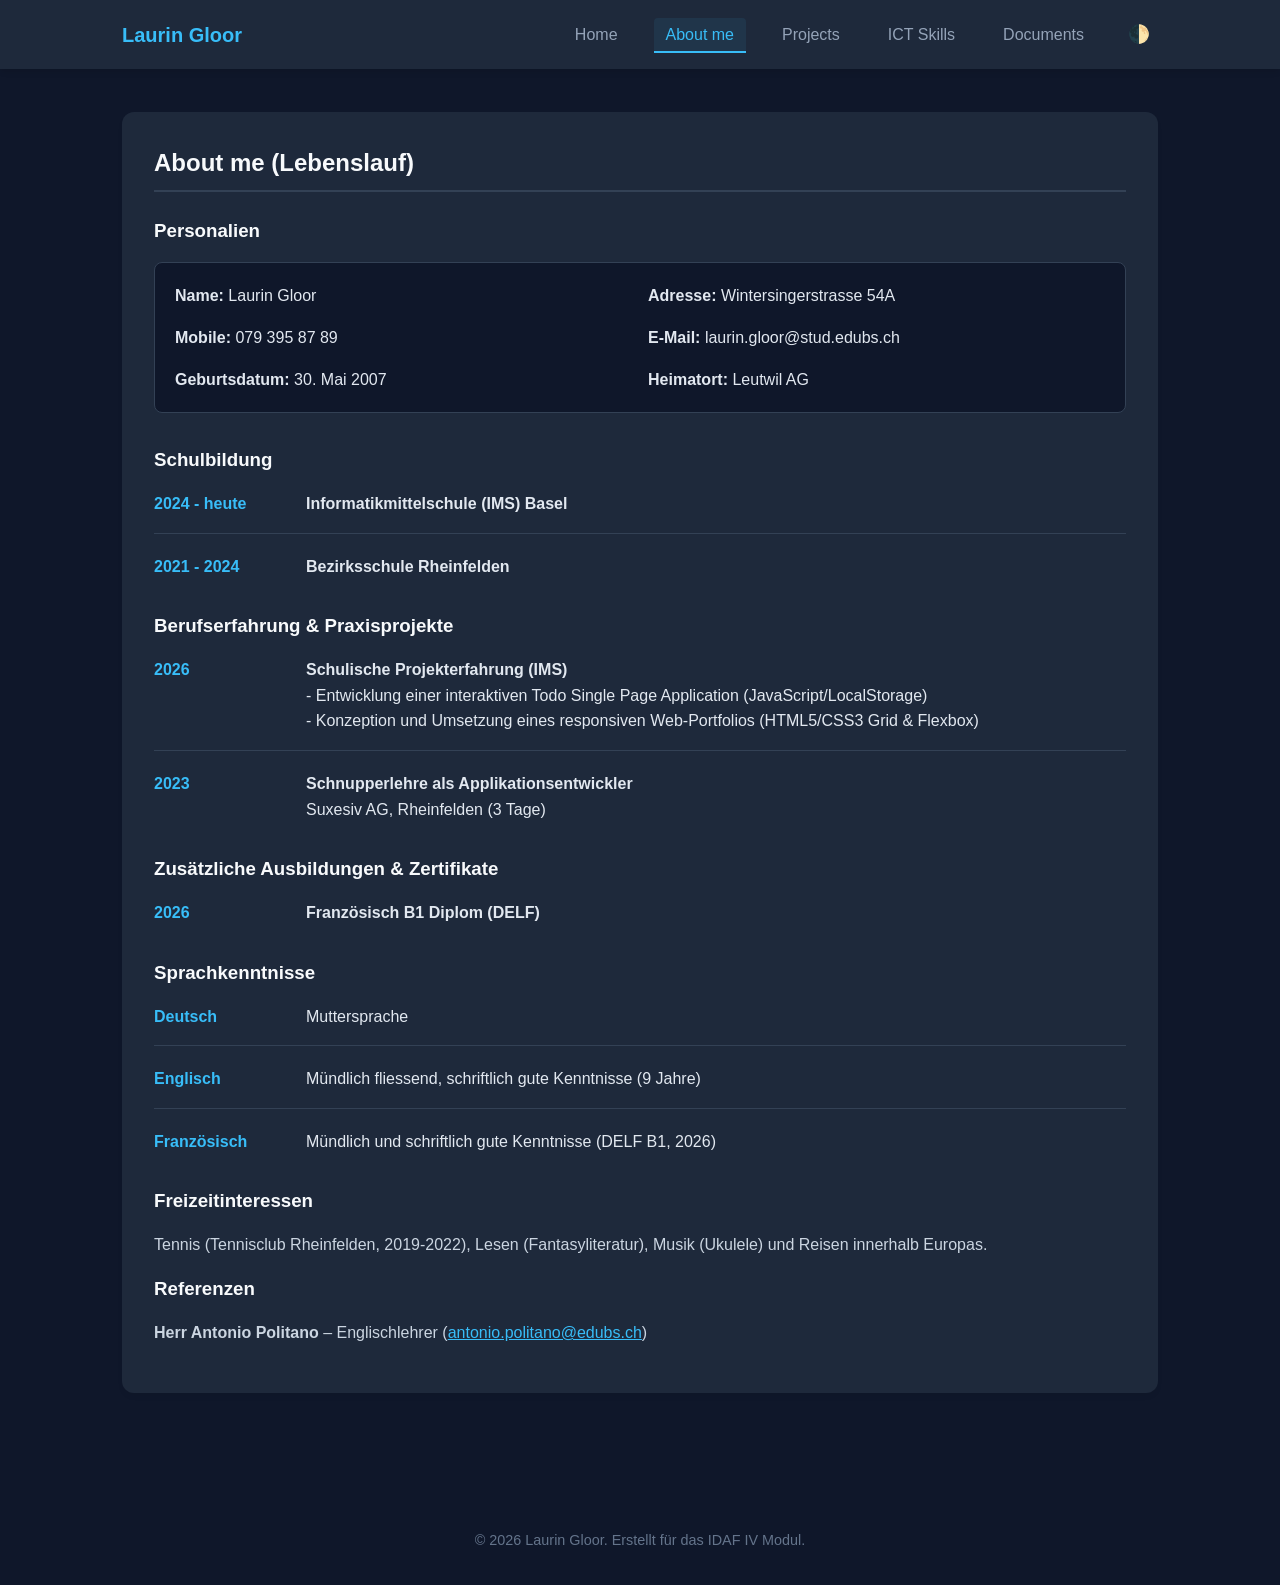
==== about.html @ 6ba766f8 "Portfolio erster Upload" ====
<!DOCTYPE html>
<html lang="de">
<head>
    <meta charset="UTF-8">
    <meta name="viewport" content="width=device-width, initial-scale=1.0">
    <title>Laurin Gloor - About me</title>
    <link rel="stylesheet" href="css/style.css">
    <script src="js/main.js" defer></script>
</head>
<body>

    <header>
        <nav>
            <div class="logo">Laurin Gloor</div>
            <ul class="nav-links">
                <li><a href="index.html">Home</a></li>
                <li><a href="about.html" class="active">About me</a></li>
                <li><a href="projects.html">Projects</a></li>
                <li><a href="skills.html">ICT Skills</a></li>
                <li><a href="documents.html">Documents</a></li>
                <li><button onclick="toggleTheme()" style="background: none; border: none; cursor: pointer; font-size: 1.1rem; padding: 0.5rem;">🌓</button></li>
            </ul>
        </nav>
    </header>

    <div class="container">
        <section>
            <h2>About me (Lebenslauf)</h2>
            
            <h3>Personalien</h3>
            <div class="personalien-grid">
                <div><strong>Name:</strong> Laurin Gloor</div>
                <div><strong>Adresse:</strong> Wintersingerstrasse 54A</div>
                <div><strong>Mobile:</strong> 079 395 87 89</div>
                <div><strong>E-Mail:</strong> laurin.gloor@stud.edubs.ch</div>
                <div><strong>Geburtsdatum:</strong> 30. Mai 2007</div>
                <div><strong>Heimatort:</strong> Leutwil AG</div>
            </div>

            <h3>Schulbildung</h3>
            <div class="cv-grid">
                <div class="cv-row">
                    <div class="cv-time">2024 - heute</div>
                    <div><strong>Informatikmittelschule (IMS) Basel</strong></div>
                </div>
                <div class="cv-row">
                    <div class="cv-time">2021 - 2024</div>
                    <div><strong>Bezirksschule Rheinfelden</strong></div>
                </div>
            </div>

            <h3>Berufserfahrung & Praxisprojekte</h3>
            <div class="cv-grid">
                <div class="cv-row">
                    <div class="cv-time">2026</div>
                    <div>
                        <strong>Schulische Projekterfahrung (IMS)</strong><br>
                        - Entwicklung einer interaktiven Todo Single Page Application (JavaScript/LocalStorage)<br>
                        - Konzeption und Umsetzung eines responsiven Web-Portfolios (HTML5/CSS3 Grid & Flexbox)
                    </div>
                </div>
                <div class="cv-row">
                    <div class="cv-time">2023</div>
                    <div>
                        <strong>Schnupperlehre als Applikationsentwickler</strong><br>
                        Suxesiv AG, Rheinfelden (3 Tage)
                    </div>
                </div>
            </div>

            <h3>Zusätzliche Ausbildungen & Zertifikate</h3>
            <div class="cv-grid">
                <div class="cv-row">
                    <div class="cv-time">2026</div>
                    <div><strong>Französisch B1 Diplom (DELF)</strong></div>
                </div>
            </div>

            <h3>Sprachkenntnisse</h3>
            <div class="cv-grid">
                <div class="cv-row">
                    <div class="cv-time">Deutsch</div>
                    <div>Muttersprache</div>
                </div>
                <div class="cv-row">
                    <div class="cv-time">Englisch</div>
                    <div>Mündlich fliessend, schriftlich gute Kenntnisse (9 Jahre)</div>
                </div>
                <div class="cv-row">
                    <div class="cv-time">Französisch</div>
                    <div>Mündlich und schriftlich gute Kenntnisse (DELF B1, 2026)</div>
                </div>
            </div>

            <h3>Freizeitinteressen</h3>
            <p>Tennis (Tennisclub Rheinfelden, 2019-2022), Lesen (Fantasyliteratur), Musik (Ukulele) und Reisen innerhalb Europas.</p>
            
            <h3>Referenzen</h3>
            <p><strong>Herr Antonio Politano</strong> – Englischlehrer (<a href="mailto:antonio.politano@edubs.ch" style="color: #38bdf8;">antonio.politano@edubs.ch</a>)</p>
        </section>
    </div>

    <footer>
        <p>&copy; 2026 Laurin Gloor. Erstellt für das IDAF IV Modul.</p>
    </footer>

</body>
</html>
---- css/style.css ----
/* --- Light Mode Farb-Variablen & Definitionen --- */
body[data-theme="light"] {
    background-color: #f8fafc;
    color: #0f172a;
}
body[data-theme="light"] header {
    background-color: #ffffff;
    box-shadow: 0 4px 6px -1px rgba(0, 0, 0, 0.05);
}
body[data-theme="light"] section,
body[data-theme="light"] .fact-card,
body[data-theme="light"] .card,
body[data-theme="light"] .personalien-grid {
    background-color: #ffffff;
    border-color: #e2e8f0;
    color: #334155;
}
body[data-theme="light"] h1, 
body[data-theme="light"] h2, 
body[data-theme="light"] h3,
body[data-theme="light"] .container h1, 
body[data-theme="light"] .container h2, 
body[data-theme="light"] .container h3 {
    color: #0f172a;
}
body[data-theme="light"] p,
body[data-theme="light"] .container p {
    color: #475569;
}
/* FIX: Textfarbe für Kurzprofil-Box im Light Mode angepasst */
body[data-theme="light"] .kurzprofil-box {
    background-color: #f1f5f9;
    color: #334155;
}
body[data-theme="light"] input[type="text"] {
    background-color: #ffffff !important;
    color: #0f172a !important;
    border-color: #cbd5e1 !important;
}

/* --- Globale Stile & Farbpalette (Standard Dark Theme) --- */
* {
    box-sizing: border-box;
    margin: 0;
    padding: 0;
    font-family: 'Segoe UI', Arial, sans-serif;
}

html {
    scroll-behavior: smooth;
}

body {
    background-color: #0f172a;
    color: #e2e8f0;
    line-height: 1.6;
    transition: background-color 0.3s ease, color 0.3s ease;
}

/* --- Header & Navigation --- */
header {
    background-color: #1e293b;
    position: fixed;
    width: 100%;
    top: 0;
    z-index: 1000;
    box-shadow: 0 4px 6px -1px rgba(0, 0, 0, 0.1);
    transition: background-color 0.3s ease;
}

nav {
    max-width: 1100px;
    margin: 0 auto;
    display: flex;
    justify-content: space-between;
    align-items: center;
    padding: 1rem 2rem;
}

.logo {
    font-size: 1.25rem;
    font-weight: bold;
    color: #38bdf8;
}

.nav-links {
    list-style: none;
    display: flex;
    align-items: center;
    gap: 1.5rem;
}

.nav-links a {
    color: #94a3b8;
    text-decoration: none;
    font-weight: 500;
    transition: all 0.3s ease;
    padding: 0.5rem 0.75rem;
}

.nav-links a:hover, .nav-links a.active {
    color: #38bdf8;
    background-color: rgba(56, 189, 248, 0.08);
    border-bottom: 2px solid #38bdf8;
    border-radius: 4px 4px 0 0;
}

/* --- Layout-Container --- */
.container {
    max-width: 1100px;
    margin: 80px auto 40px auto;
    padding: 2rem;
}

section {
    background-color: #1e293b;
    padding: 2rem;
    border-radius: 12px;
    margin-bottom: 2rem;
    box-shadow: 0 4px 6px -1px rgba(0, 0, 0, 0.05);
    transition: background-color 0.3s ease, border-color 0.3s ease;
}

h1, h2, h3 {
    color: #f8fafc;
    margin-bottom: 1rem;
    transition: color 0.3s ease;
}

h2 {
    border-bottom: 2px solid #334155;
    padding-bottom: 0.5rem;
    margin-bottom: 1.5rem;
}

p {
    margin-bottom: 1rem;
    color: #cbd5e1;
    transition: color 0.3s ease;
}

/* --- Hero & Profil-Bereich --- */
.hero-container {
    display: flex;
    align-items: center;
    gap: 2rem;
    margin-bottom: 1.5rem;
}

.hero-avatar {
    width: 110px;
    height: 110px;
    border-radius: 50%;
    object-fit: cover;
    border: 3px solid #38bdf8;
    box-shadow: 0 0 15px rgba(56, 189, 248, 0.2);
}

.hero-text h1 {
    font-size: 2.5rem;
    margin-bottom: 0.25rem;
}

.subtitle {
    font-size: 1.2rem;
    color: #38bdf8;
    font-weight: 600;
    margin-bottom: 1rem;
}

.kurzprofil-box {
    font-style: normal;
    font-size: 1.1rem;
    line-height: 1.7;
    border-left: 4px solid #38bdf8;
    background-color: #0f172a;
    padding: 1.25rem;
    border-radius: 0 8px 8px 0;
    margin-top: 1.5rem;
    transition: background-color 0.3s ease, color 0.3s ease;
}

/* --- Grids & Karten --- */
.fact-grid, .card-grid {
    display: grid;
    grid-template-columns: repeat(auto-fit, minmax(250px, 1fr));
    gap: 1.5rem;
    margin-top: 1rem;
}

.fact-card, .card {
    background-color: #0f172a;
    padding: 1.5rem;
    border-radius: 8px;
    border: 1px solid #334155;
    transition: transform 0.2s, border-color 0.2s, background-color 0.3s ease;
}

.fact-card:hover, .card:hover {
    transform: translateY(-2px);
    border-color: #475569;
}

/* --- Lebenslauf Stile --- */
.personalien-grid {
    display: grid;
    grid-template-columns: repeat(auto-fit, minmax(300px, 1fr));
    gap: 1rem;
    background-color: #0f172a;
    padding: 1.25rem;
    border-radius: 8px;
    margin-bottom: 2rem;
    border: 1px solid #334155;
    transition: background-color 0.3s ease, border-color 0.3s ease;
}

.cv-grid {
    display: flex;
    flex-direction: column;
    gap: 1.25rem;
    margin-bottom: 2rem;
}

.cv-row {
    display: flex;
    gap: 2rem;
    border-bottom: 1px solid #334155;
    padding-bottom: 1rem;
}

.cv-row:last-child {
    border-bottom: none;
    padding-bottom: 0;
}

.cv-time {
    min-width: 120px;
    color: #38bdf8;
    font-weight: bold;
}

/* --- Skill Bars & Animationen --- */
.skills-container {
    margin-top: 1rem;
}

.skills-heading-spacer {
    margin-top: 2.5rem;
}

.skill-card {
    padding: 1.25rem;
}

.skill-info {
    display: flex;
    justify-content: space-between;
    margin-bottom: 0.5rem;
    font-size: 0.95rem;
    font-weight: 500;
}

.bar-bg {
    background-color: #334155;
    height: 10px;
    border-radius: 4px;
    overflow: hidden;
}

@keyframes loadBars {
    from { width: 0; }
}

.bar-fill {
    background-color: #38bdf8;
    height: 100%;
    border-radius: 4px;
    animation: loadBars 1.2s ease-out forwards;
}

.bar-fill.bar-medium {
    background-color: #f59e0b;
}

.bar-fill.bar-low {
    background-color: #f43f5e;
}

/* --- Buttons & UI --- */
.cta-buttons {
    display: flex;
    flex-wrap: wrap;
    gap: 0.75rem;
}

.btn {
    display: inline-block;
    background-color: #38bdf8;
    color: #0f172a;
    padding: 0.5rem 1rem;
    border-radius: 6px;
    text-decoration: none;
    font-weight: bold;
    margin-top: 0.75rem;
    transition: background-color 0.3s;
}

.btn:hover {
    background-color: #0ea5e9;
}

.btn-secondary {
    background-color: #334155;
    color: #f8fafc;
}

.btn-secondary:hover {
    background-color: #475569;
}

.lock-notice {
    background-color: #7f1d1d;
    color: #fca5a5;
    padding: 1rem;
    border-radius: 8px;
    margin-bottom: 1.5rem;
    border: 1px solid #b91c1c;
}

/* --- GLOBALE SCROLL-ANIMATION --- */
.container section,
.container .card,
.container h1,
.container h2,
.container p,
.container ul {
    opacity: 0;
    transform: translateY(20px);
    transition: opacity 0.6s ease-out, transform 0.6s ease-out;
    will-change: opacity, transform;
}

/* Der Zustand, wenn das Element ins Sichtfeld scrollt */
.container section.revealed,
.container .card.revealed,
.container h1.revealed,
.container h2.revealed,
.container p.revealed,
.container ul.revealed {
    opacity: 1;
    transform: translateY(0);
}

/* --- FOOTER (SAUBER ZENTRIERT) --- */
footer {
    text-align: center;
    padding: 2rem 0;
    width: 100%;
    margin-top: 4px;
}

footer p {
    margin: 0;
    color: #64748b;
    font-size: 0.9rem;
}
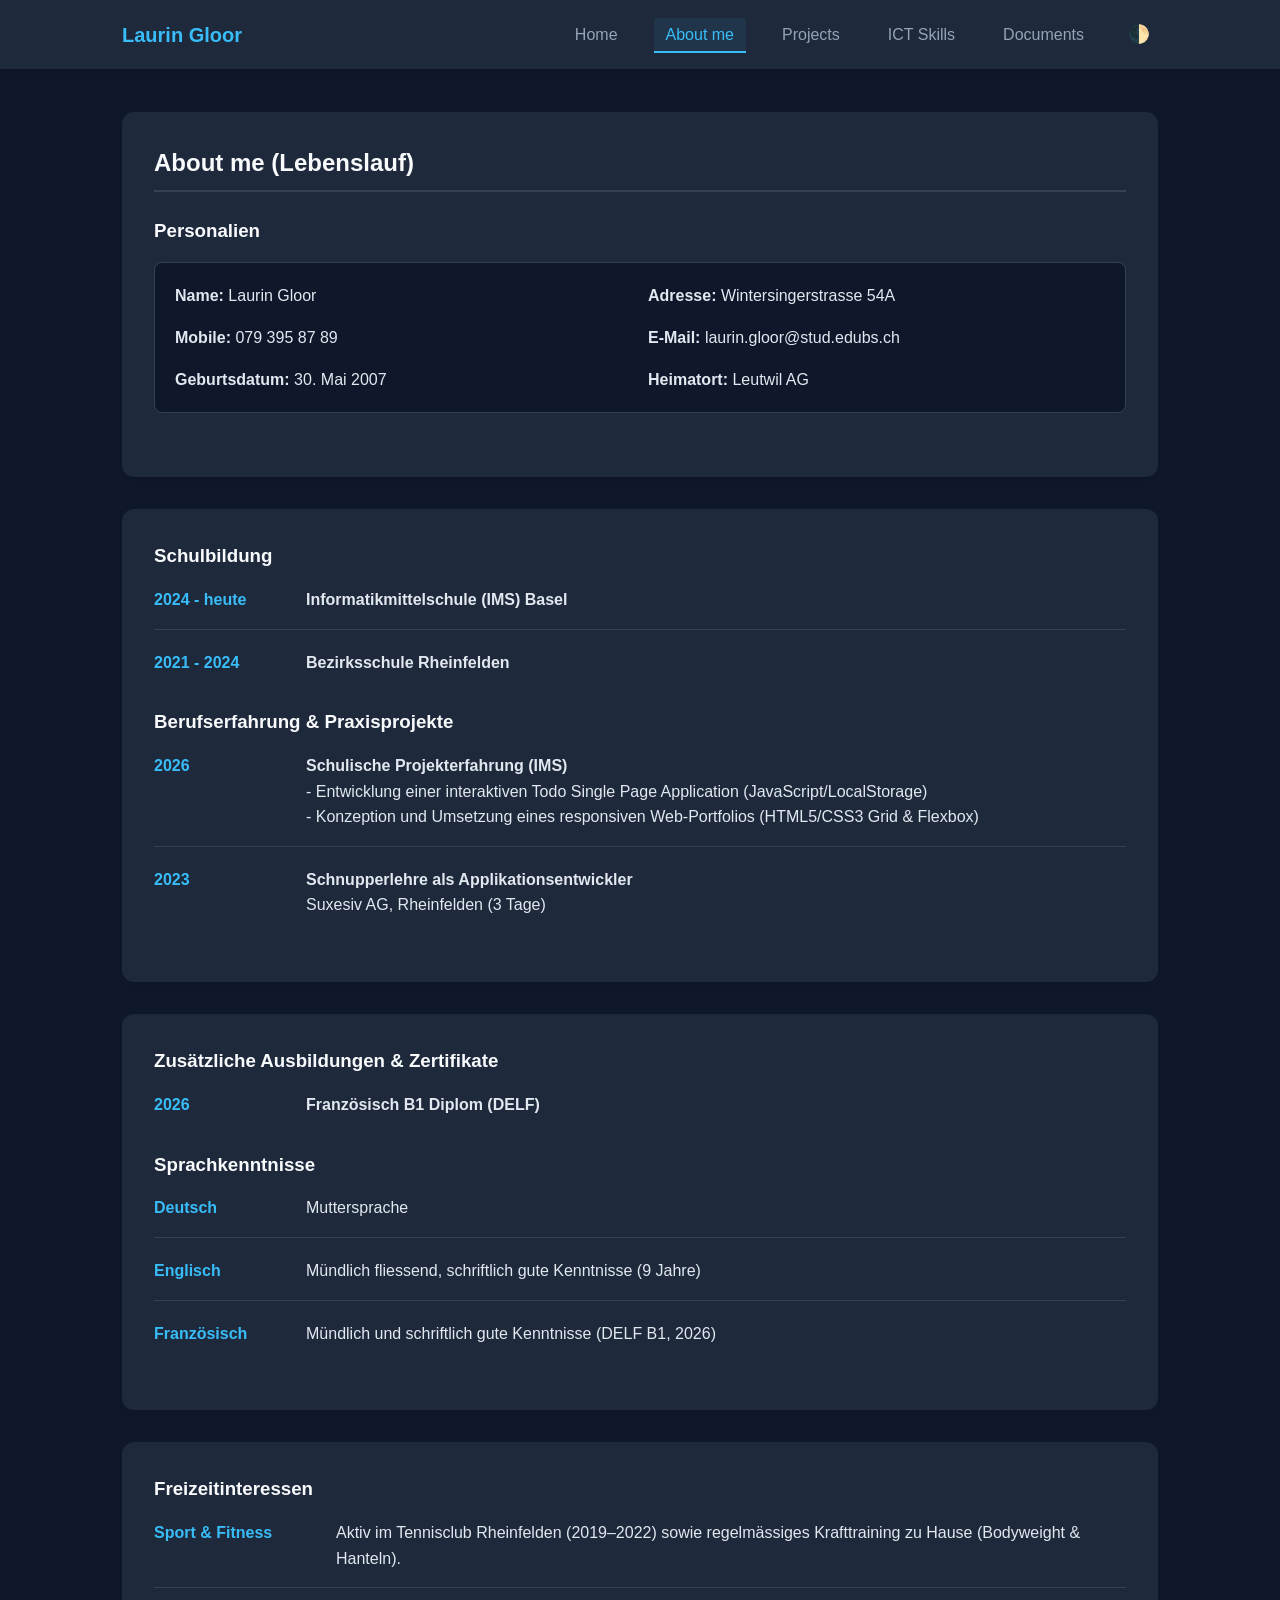
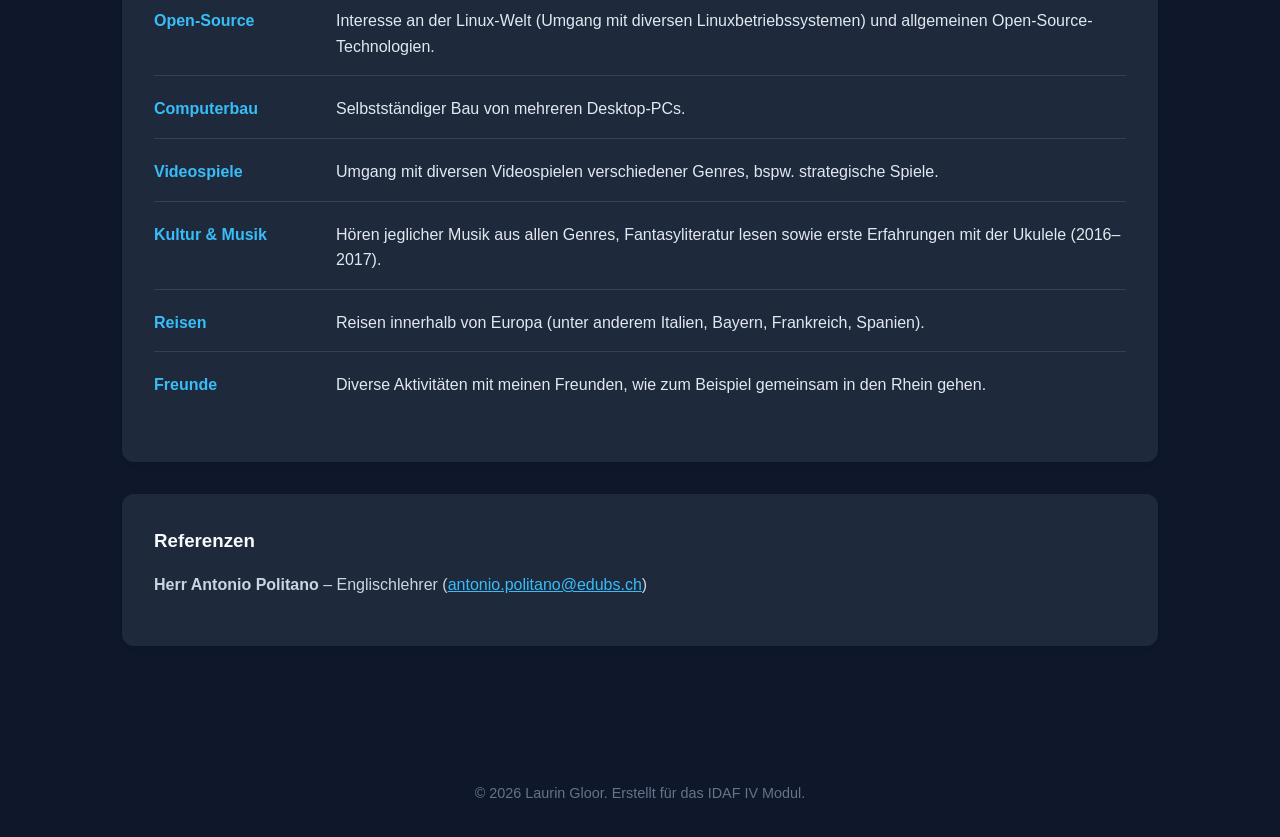
==== commit 59cc3eed: "lebenslauf und freizeitinteressen aktualisiert" ====
--- a/about.html
+++ b/about.html
@@ -24,9 +24,9 @@
     </header>
 
     <div class="container">
+        
         <section>
             <h2>About me (Lebenslauf)</h2>
-            
             <h3>Personalien</h3>
             <div class="personalien-grid">
                 <div><strong>Name:</strong> Laurin Gloor</div>
@@ -36,7 +36,9 @@
                 <div><strong>Geburtsdatum:</strong> 30. Mai 2007</div>
                 <div><strong>Heimatort:</strong> Leutwil AG</div>
             </div>
+        </section>
 
+        <section>
             <h3>Schulbildung</h3>
             <div class="cv-grid">
                 <div class="cv-row">
@@ -49,7 +51,7 @@
                 </div>
             </div>
 
-            <h3>Berufserfahrung & Praxisprojekte</h3>
+            <h3 style="margin-top: 2rem;">Berufserfahrung & Praxisprojekte</h3>
             <div class="cv-grid">
                 <div class="cv-row">
                     <div class="cv-time">2026</div>
@@ -67,7 +69,9 @@
                     </div>
                 </div>
             </div>
+        </section>
 
+        <section>
             <h3>Zusätzliche Ausbildungen & Zertifikate</h3>
             <div class="cv-grid">
                 <div class="cv-row">
@@ -76,7 +80,7 @@
                 </div>
             </div>
 
-            <h3>Sprachkenntnisse</h3>
+            <h3 style="margin-top: 2rem;">Sprachkenntnisse</h3>
             <div class="cv-grid">
                 <div class="cv-row">
                     <div class="cv-time">Deutsch</div>
@@ -91,13 +95,55 @@
                     <div>Mündlich und schriftlich gute Kenntnisse (DELF B1, 2026)</div>
                 </div>
             </div>
+        </section>
 
+        <section>
             <h3>Freizeitinteressen</h3>
-            <p>Tennis (Tennisclub Rheinfelden, 2019-2022), Lesen (Fantasyliteratur), Musik (Ukulele) und Reisen innerhalb Europas.</p>
-            
+            <div class="cv-grid">
+                
+                <div class="cv-row">
+                    <div class="cv-time" style="min-width: 150px;">Sport & Fitness</div>
+                    <div>Aktiv im Tennisclub Rheinfelden (2019–2022) sowie regelmässiges Krafttraining zu Hause (Bodyweight & Hanteln).</div>
+                </div>
+
+                <div class="cv-row">
+                    <div class="cv-time" style="min-width: 150px;">Open-Source</div>
+                    <div>Interesse an der Linux-Welt (Umgang mit diversen Linuxbetriebssystemen) und allgemeinen Open-Source-Technologien.</div>
+                </div>
+
+                <div class="cv-row">
+                    <div class="cv-time" style="min-width: 150px;">Computerbau</div>
+                    <div>Selbstständiger Bau von mehreren Desktop-PCs.</div>
+                </div>
+
+                <div class="cv-row">
+                    <div class="cv-time" style="min-width: 150px;">Videospiele</div>
+                    <div>Umgang mit diversen Videospielen verschiedener Genres, bspw. strategische Spiele.</div>
+                </div>
+
+                <div class="cv-row">
+                    <div class="cv-time" style="min-width: 150px;">Kultur & Musik</div>
+                    <div>Hören jeglicher Musik aus allen Genres, Fantasyliteratur lesen sowie erste Erfahrungen mit der Ukulele (2016–2017).</div>
+                </div>
+
+                <div class="cv-row">
+                    <div class="cv-time" style="min-width: 150px;">Reisen</div>
+                    <div>Reisen innerhalb von Europa (unter anderem Italien, Bayern, Frankreich, Spanien).</div>
+                </div>
+
+                <div class="cv-row">
+                    <div class="cv-time" style="min-width: 150px;">Freunde</div>
+                    <div>Diverse Aktivitäten mit meinen Freunden, wie zum Beispiel gemeinsam in den Rhein gehen.</div>
+                </div>
+
+            </div>
+        </section>
+
+        <section>
             <h3>Referenzen</h3>
             <p><strong>Herr Antonio Politano</strong> – Englischlehrer (<a href="mailto:antonio.politano@edubs.ch" style="color: #38bdf8;">antonio.politano@edubs.ch</a>)</p>
         </section>
+
     </div>
 
     <footer>
